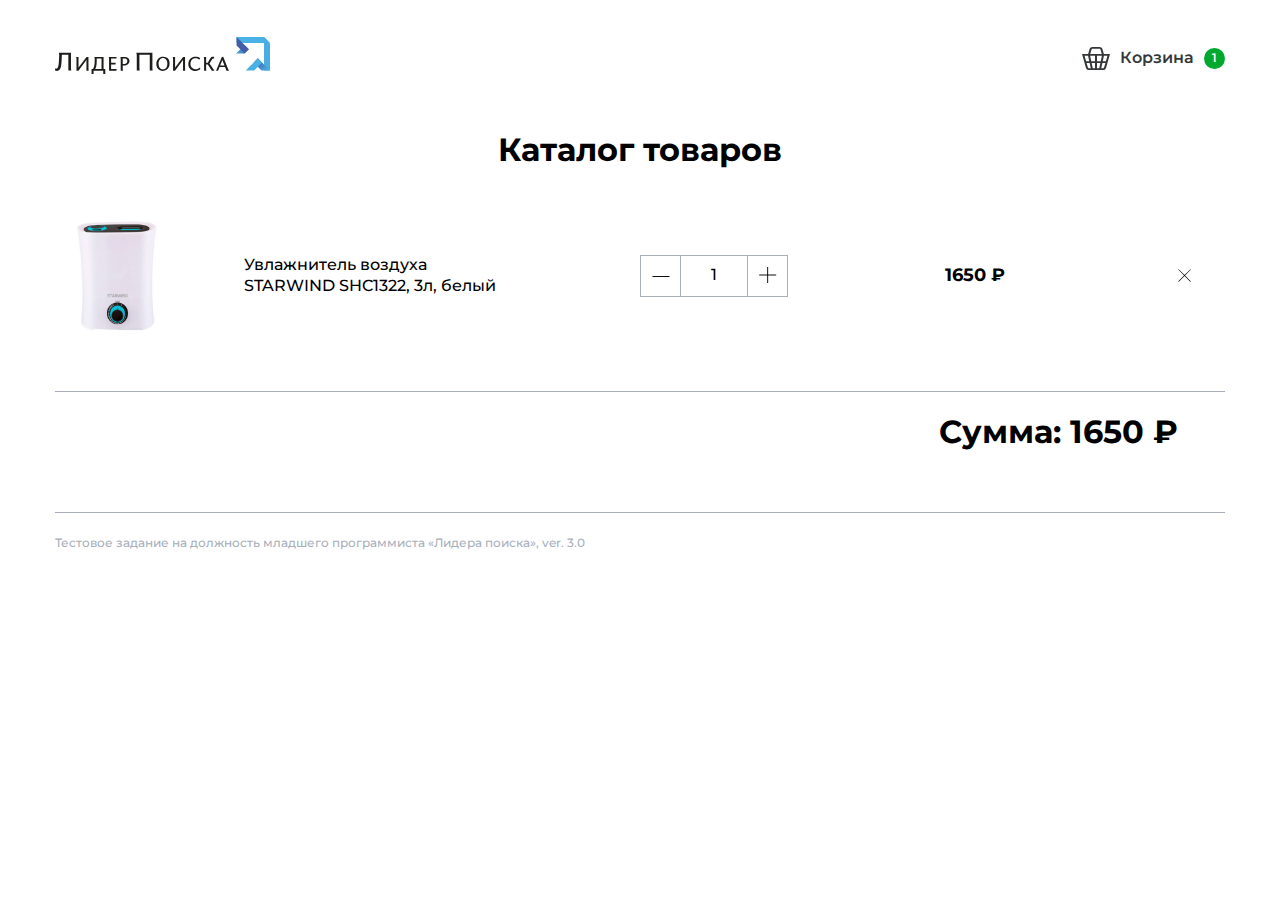
==== cart/index.html @ b1111d34 "start" ====
<!DOCTYPE html>
<html lang="ru">
<head>
    <meta charset="UTF-8">
    <meta http-equiv="X-UA-Compatible" content="IE=edge">
    <meta name="viewport" content="width=device-width, initial-scale=1.0">
    <title>ЛидерПоиска</title>
    <link rel="icon" type="favicon.png" href="favicon.png" />
    <link rel="preconnect" href="https://fonts.googleapis.com">
    <link rel="preconnect" href="https://fonts.gstatic.com" crossorigin>
    <link href="https://fonts.googleapis.com/css2?family=Montserrat:ital,wght@0,100;0,200;0,300;0,400;0,500;0,600;0,700;0,800;0,900;1,100;1,200;1,300;1,400;1,500;1,600;1,700;1,800;1,900&display=swap" rel="stylesheet">
    <link rel="stylesheet" href="../style/style.css">
    <link rel="stylesheet" href="../style/mobile.css">
</head>
<body>
    <header>
        <div class="header container">
            <div class="logo">
                <a href="../" class="img">
                    <img src="../image/logo.svg" alt="">
                </a>
            </div>
            <a class="header-cart">
                <svg width="28" height="23" viewBox="0 0 28 23" fill="none" xmlns="http://www.w3.org/2000/svg">
                    <path d="M21.8699 7.07692L20.4234 2.00808C20.2588 1.43436 19.8798 0.925163 19.3465 0.561352C18.8132 0.197541 18.1562 -3.38738e-05 17.4798 4.3561e-09H10.5202C9.84385 -3.38738e-05 9.18684 0.197541 8.65353 0.561352C8.12022 0.925163 7.74118 1.43436 7.57659 2.00808L6.13006 7.07692H0L3.97543 20.9919C4.14002 21.5656 4.51906 22.0748 5.05237 22.4386C5.58568 22.8025 6.24269 23 6.91908 23H21.0809C21.7573 23 22.4143 22.8025 22.9476 22.4386C23.4809 22.0748 23.86 21.5656 24.0246 20.9919L28 7.07692H21.8699ZM12.9884 15.9231V21.2308H10.7934L9.65029 15.9231H12.9884ZM9.27601 14.1538L8.13295 8.84615H12.9884V14.1538H9.27601ZM15.0116 15.9231H18.3497L17.2066 21.2308H15.0116V15.9231ZM15.0116 14.1538V8.84615H19.8671L18.724 14.1538H15.0116ZM21.9205 8.84615H25.4104L23.8931 14.1538H20.7775L21.9205 8.84615ZM9.53902 2.44154C9.5944 2.24526 9.72499 2.0715 9.90904 1.94917C10.0931 1.82685 10.3195 1.76334 10.5506 1.76923H17.5101C17.7412 1.76334 17.9676 1.82685 18.1517 1.94917C18.3357 2.0715 18.4663 2.24526 18.5217 2.44154L19.7861 7.07692H8.21387L9.53902 2.44154ZM6.07948 8.84615L7.22254 14.1538H4.10694L2.5896 8.84615H6.07948ZM5.90751 20.5585L4.61272 15.9231H7.6474L8.78035 21.2308H6.91908C6.688 21.2367 6.46159 21.1732 6.27754 21.0508C6.09349 20.9285 5.9629 20.7547 5.90751 20.5585ZM22.0318 20.5585C21.9789 20.7459 21.8574 20.9131 21.6857 21.0345C21.514 21.1559 21.3016 21.2248 21.0809 21.2308H19.2702L20.4032 15.9231H23.4379L22.0318 20.5585Z" fill="#35383A"/>
                </svg>
                <div>Корзина</div>
                <span>1</span>
            </a>
        </div>
    </header>

    <main>
        <div class="cart container">
            <h1>Каталог товаров</h1>
            <div class="info-block">
                <div class="block">
                    <div class="flex aic flex1">
                        <div class="img">
                            <img src="../image/product/image1.png" alt="">
                        </div>
                        <span class="desc">Увлажнитель воздуха STARWIND SHC1322, 3л, белый</span>
                    </div>
                    <div class="flex aic jcsb flex1">
                        <div class="panel">
                            <div class="minus navigation"></div>
                            <div class="quantity">1</div>
                            <div class="plus navigation"></div>
                        </div>
                        <div class="price">1650 ₽</div>
                        <div class="close">
                            <?xml version="1.0" ?><!DOCTYPE svg  PUBLIC '-//W3C//DTD SVG 1.1//EN'  'http://www.w3.org/Graphics/SVG/1.1/DTD/svg11.dtd'><svg height="512px" version="1.1" viewBox="0 0 512 512" width="512px" xml:space="preserve" xmlns="http://www.w3.org/2000/svg" xmlns:xlink="http://www.w3.org/1999/xlink">
                                <g class="st2" id="cross"><g class="st0"><line class="st1" x1="112.5" x2="401" y1="112.5" y2="401"/><line class="st1" x1="401" x2="112.5" y1="112.5" y2="401"/></g></g><g id="cross_copy"><path d="M268.064,256.75l138.593-138.593c3.124-3.124,3.124-8.189,0-11.313c-3.125-3.124-8.189-3.124-11.314,0L256.75,245.436   L118.157,106.843c-3.124-3.124-8.189-3.124-11.313,0c-3.125,3.124-3.125,8.189,0,11.313L245.436,256.75L106.843,395.343   c-3.125,3.125-3.125,8.189,0,11.314c1.562,1.562,3.609,2.343,5.657,2.343s4.095-0.781,5.657-2.343L256.75,268.064l138.593,138.593   c1.563,1.562,3.609,2.343,5.657,2.343s4.095-0.781,5.657-2.343c3.124-3.125,3.124-8.189,0-11.314L268.064,256.75z"/></g></svg>
                        </div>
                    </div>
                </div>
                <h1 class="sum">Сумма: 1650 ₽</h1>
            </div>
        </div>
    </main>

    <footer>
        <div class="footer container">
            <span>Тестовое задание на должность младшего программиста «Лидера поиска», ver. 3.0</span>
        </div>
    </footer>
</body>
</html>
---- style/style.css ----
:root {
    --bg: #ffffff;
    --blue: #296DC1;
    --green: #00A82D;
    --black: #000000;
    --border: #DEDEDE;
    --border2: #A8AFBB;
    --white: #ffffff;
    --text: #35383A;
}

* {
    box-sizing: border-box;
}

html,
body {
    margin: 0;
    padding: 0;
}

body {
    background-color: var(--bg);
    font-family: 'Montserrat', sans-serif;
    font-weight: 500;
    font-size: 16px;
    line-height: 130%;
}

.container {
    width: 1170px;
    margin: 0 auto;
}

.flex {
    display: flex;
}
.aic {
    align-items: center;
}
.jcsb {
    justify-content: space-between;
}
.flex1 {
    flex: 1;
}

a {
    text-decoration: none;
    color: var(--black);
    display: block;
    transition: all .3s;
}
a:hover {
    color: var(--green);
}

h1 {
    margin: 0;
}

header {
    margin: 37px 0;
    color: var(--text);
}

header .header {
    display: flex;
    justify-content: space-between;
    align-items: center;
}

header .header .header-cart {
    font-weight: 600;
    display: flex;
    align-items: center;
    transition: all .3s;
    color: var(--text);
    cursor: pointer;
}

header .header .header-cart:hover {
    color: var(--green);
}

header .header .header-cart svg path {
    fill: var(--text);
    transition: all .3s;
}

header .header .header-cart:hover svg path {
    fill: var(--green);
}

header .header .header-cart svg {
    width: 28px;
    height: 23px;
    object-fit: contain;
    margin-right: 10px;
    transition: all .3s;
}

header .header .header-cart span {
    background-color: var(--green);
    border-radius: 50%;
    font-size: 12px;
    color: var(--white);
    margin-left: 10px;
    display: flex;
    justify-content: center;
    align-items: center;
    width: 21px;
    height: 21px;
    overflow: hidden;
}

main .product,
main .cart {
    margin-top: 60px;
}

.product h1,
.cart h1 {
    text-align: center;
}

.product .info-block {
    display: grid;
    grid-template-columns: repeat(4, 1fr);
    column-gap: 30px;
}

.product .info-block .block {
    margin-top: 40px;
    text-align: center;
    padding: 10px 35px 35px;
    border: 1px solid var(--border);
    position: relative;
    overflow: hidden;
    transition: all .3s;
}

.product .info-block .block:hover {
    padding: 10px 35px;
}

.product .info-block .block:hover .img {
    margin-bottom: 4px;
}

.product .info-block .block:hover .addBtn {
    display: block;
    opacity: 1;
}

.product .info-block .block:first-of-type,
.product .info-block .block:nth-child(5n) {
    margin-left: 0;
}

.product .info-block .block:nth-child(4n) {
    margin-right: 0;
}

.product .info-block .block .img {
    margin-bottom: 34px;
    width: 200px;
    height: 200px;
    transition: all .5s;
}

.product .info-block .block .img img {
    width: 100%;
    height: 100%;
    object-fit: contain;
}

.product .info-block .block .desc {
    display: block;
    margin-bottom: 15px;
    transition: all .5s;
    height: 63px;
    overflow: hidden;
}

.product .info-block .block .price {
    font-size: 18px;
    font-weight: 700;
}

.product .info-block .block .addBtn {
    background-color: var(--blue);
    color: var(--white);
    font-size: 12px;
    width: calc(100% - 70px);
    padding: 12px 5px;
    text-transform: uppercase;
    letter-spacing: 0.05em;
    font-weight: 600;
    margin-top: 15px;
    cursor: pointer;
    position: absolute;
    left: 50%;
    opacity: 0;
    transform: translateX(-50%);
    z-index: 1;
    transition: all .5s;
}

footer {
    margin-top: 70px;
    color: var(--border2);
    font-size: 12px;
}

footer .footer {
    padding: 20px 0;
    border-top: 1px solid var(--border2);
}

.cart .info-block {
    display: flex;
    flex-wrap: wrap;
}

.cart .info-block .block {
    display: flex;
    align-items: center;
    justify-content: space-between;
    width: 100%;
    margin-top: 40px;
    padding-bottom: 40px;
    border-bottom: 1px solid var(--border2);
}

.cart .info-block .block .img {
    width: 125px;
    height: 150px;
    margin-right: 64px;
}

.cart .info-block .block .img img {
    width: 100%;
    height: 100%;
    object-fit: contain;
}

.cart .panel {
    display: flex;
    align-items: center;
    border: 1px solid var(--border2);
}
.cart .panel .quantity {
    margin: 0 30px;
}
.cart .panel .navigation {
    position: relative;
    font-size: 40px;
    font-weight: 200;
    padding: 10px;
    width: 40px;
    height: 40px;
    cursor: pointer;
}
.cart .panel .navigation:hover {
    background-color: var(--blue);
}
.cart .panel .navigation::before {
    content: '';
    position: absolute;
    left: 50%;
    top: 50%;
    width: 18px;
    height: 18px;
    background-repeat: no-repeat;
    background-size: contain;
    transform: translate(-50%, 0);
}
.cart .panel .minus.navigation::before {
    background-image: url('../image/minus.svg');
}
.cart .panel .plus.navigation::before {
    background-image: url('../image/plus.svg');
    transform: translate(-50%, -50%);
}

.cart .panel .minus.navigation:hover::before {
    background-image: url('../image/minusW.svg');
}
.cart .panel .plus.navigation:hover::before {
    background-image: url('../image/plusW.svg');
}

.cart .panel .minus.navigation {
    border-right: 1px solid var(--border2);
}
.cart .panel .plus.navigation {
    border-left: 1px solid var(--border2);
}

.cart .info-block .block .desc {
    max-width: 274px;
}

.cart .info-block .block .price {
    font-weight: 700;
    font-size: 18px;
}

.cart .info-block .block .close {
    cursor: pointer;
    margin-right: 17px;
    padding: 10px 13px;
    box-sizing: content-box;
}

.cart .info-block .block .close svg {
    fill: var(--black);
    width: 21px;
    height: 21px;
    object-fit: cover;
    transform: translateY(3px);
}

.cart .info-block .block .close:hover {
    background-color: var(--blue);
}
.cart .info-block .block .close:hover svg {
    fill: var(--white);
}

.cart .sum {
    width: 100%;
    margin: 30px 47px 0 0;
    text-align: right;
}

.addProduct {
    background-color: var(--green)!important;
}
---- style/mobile.css ----
@media screen and (max-width: 1170px) {
    .container {
        width: 930px;
    }
    .product .info-block .block {
        padding: 10px 20px 35px;
    }
    .product .info-block .block:hover {
        padding-right: 20px;
        padding-left: 20px;
    }
    .product .info-block .block .img {
        width: 100%;
        height: 180px;
    }
    .product .info-block .block .addBtn {
        width: calc(100% - 40px);
        letter-spacing: normal;
    }
    .product .info-block .block .price {
        margin-bottom: 10px;
    }
}

@media screen and (max-width: 930px) {
    .container {
        width: 630px;
    }
    .product .info-block {
        grid-template-columns: repeat(3, 1fr);
        column-gap: 20px;
    }
    .product .info-block .block .img {
        height: 130px;
    }
    .product .info-block .block .desc {
        font-size: 14px;
    }
    .product .info-block .block .addBtn {
        width: 100%;
    }
    .product .info-block .block:hover {
        padding: 10px 20px 15px;
    }
    .product .info-block .block:hover .addBtn {
        bottom: 0;
    }
    .product .info-block .block .addBtn {
        bottom: -100px;
    }
}

@media screen and (max-width: 690px) {
    .container {
        width: 510px;
    }
    .product .info-block {
        grid-template-columns: repeat(1, 1fr);
        column-gap: 0;
    }
    .product.container {
        width: 450px;
    }
    .product .info-block .block {
        padding: 20px 25px;
    }
    .product .info-block .block .img {
        height: 400px;
        margin-bottom: 15px;
    }
    .product .info-block .block .desc {
        font-size: 16px;
        height: auto;
    }
    .product .info-block .block .price {
        margin-bottom: 20px;
    }
    .product .info-block .block .addBtn {
        position: initial;
        opacity: 1;
        transform: none;
        display: inline;
        padding: 13px 12px;
        margin-top: 15px;
        letter-spacing: 0.05em;
    }
}

@media screen and (max-width: 510px) {
    .container,
    .product.container {
        width: 90%;
    }
    header .header .header-cart div {
        display: none;
    }
    header .header .header-cart svg {
        margin-right: 8px;
    }
    header .header .header-cart span {
        margin-left: 0;
    }
    .product .info-block .block .img {
        height: auto;
    }
    .product h1, .cart h1 {
        font-size: 26px;
    }
    header {
        margin: 29px 0;
    }
}
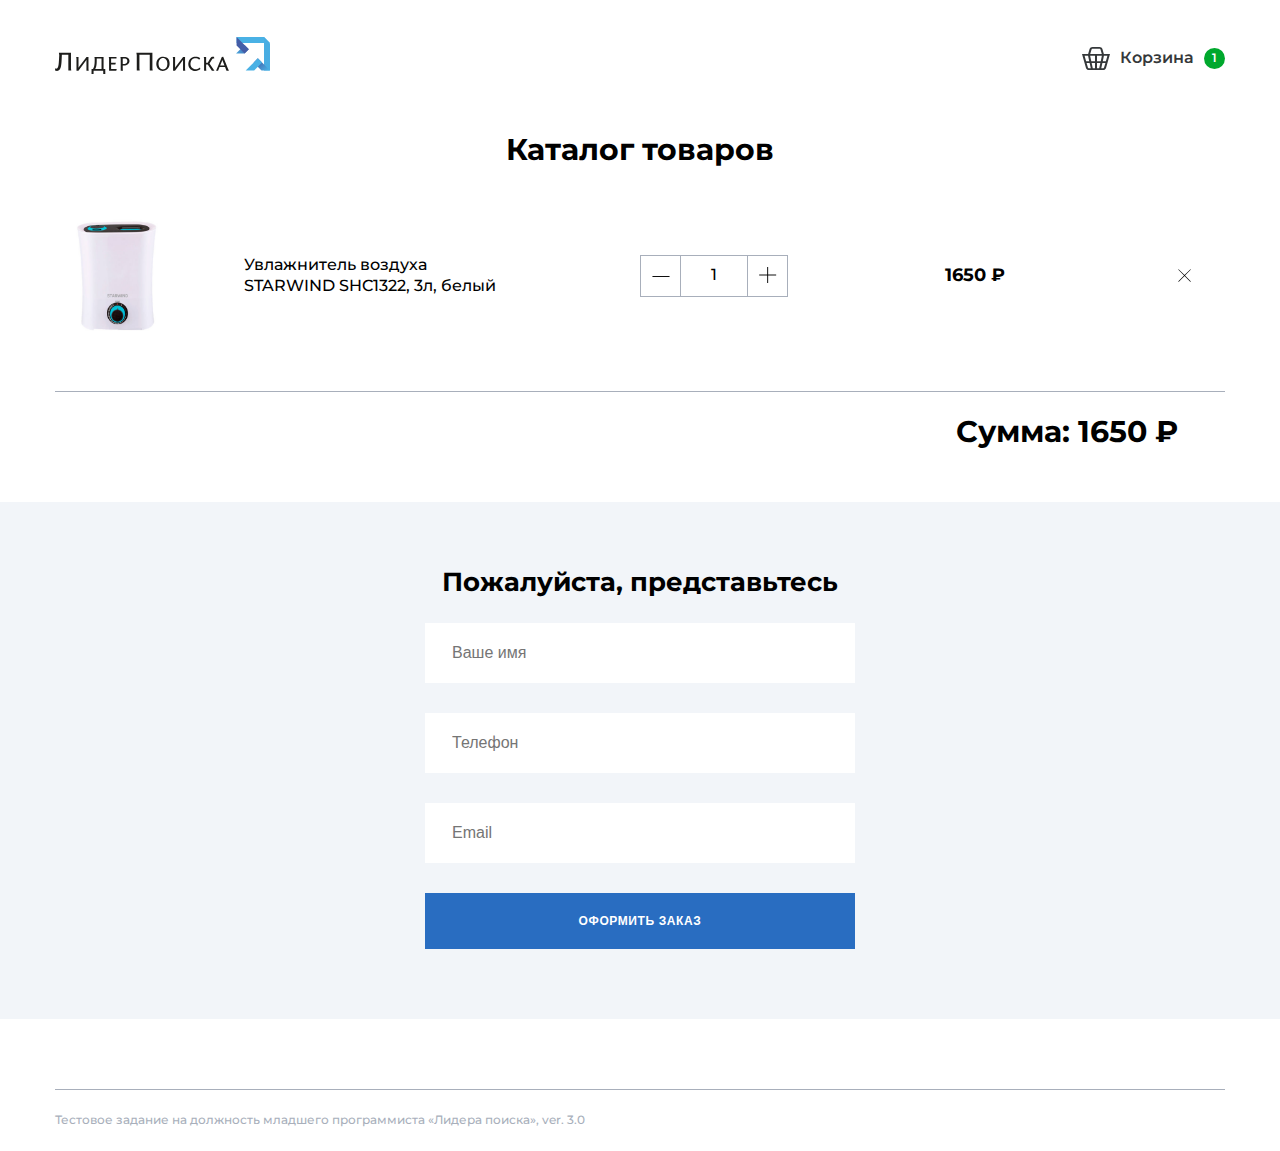
==== commit 4c03c4e9: "new" ====
--- a/cart/index.html
+++ b/cart/index.html
@@ -31,11 +31,11 @@
     </header>
 
     <main>
-        <div class="cart container">
+        <section class="cart container">
             <h1>Каталог товаров</h1>
             <div class="info-block">
                 <div class="block">
-                    <div class="flex aic flex1">
+                    <div class="imgDesc flex aic flex1">
                         <div class="img">
                             <img src="../image/product/image1.png" alt="">
                         </div>
@@ -54,9 +54,18 @@
                         </div>
                     </div>
                 </div>
-                <h1 class="sum">Сумма: 1650 ₽</h1>
+                <span class="sum">Сумма: 1650 ₽</span>
             </div>
-        </div>
+        </section>
+        <section class="form">
+            <form action="" method="POST">
+                <h2>Пожалуйста, представьтесь</h2>
+                <input type="text" placeholder="Ваше имя" name="name" onfocus="inputClick(0)" onblur="inputEmpty(0)">
+                <input type="tel" placeholder="Телефон" id="phone" name="phone" onfocus="inputClick(1)" onblur="inputEmpty(1)">
+                <input type="email" placeholder="Email" name="email" onfocus="inputClick(2)" onblur="inputEmpty(2)">
+                <input type="button" value="Оформить заказ">
+            </form>
+        </section>
     </main>
 
     <footer>
@@ -64,5 +73,8 @@
             <span>Тестовое задание на должность младшего программиста «Лидера поиска», ver. 3.0</span>
         </div>
     </footer>
+
+<script src="https://code.jquery.com/jquery-3.6.0.min.js"></script>
+<script src="../js/script.js"></script>
 </body>
 </html>--- a/style/style.css
+++ b/style/style.css
@@ -1,5 +1,6 @@
 :root {
     --bg: #ffffff;
+    --bg2: #F2F5F9;
     --blue: #296DC1;
     --green: #00A82D;
     --black: #000000;
@@ -7,6 +8,7 @@
     --border2: #A8AFBB;
     --white: #ffffff;
     --text: #35383A;
+    --focus: #4892EC;
 }
 
 * {
@@ -56,7 +58,12 @@
 }
 
 h1 {
+    font-size: 30px;
     margin: 0;
+}
+h2 {
+    margin: 0;
+    font-size: 26px;
 }
 
 header {
@@ -333,8 +340,56 @@
     width: 100%;
     margin: 30px 47px 0 0;
     text-align: right;
+    font-weight: 700;
+    font-size: 30px;
+    display: block;
 }
 
 .addProduct {
     background-color: var(--green)!important;
+}
+
+.form {
+    background-color: var(--bg2);
+    margin-top: 60px;
+}
+
+input {
+    border-radius: 0;
+    outline: none;
+    border: 1px solid transparent;
+    background-color: var(--white);
+}
+input:focus,
+input:focus-visible {
+    border: 1px solid var(--focus);
+    border-radius: 0;
+}
+
+.form form {
+    width: 430px;
+    margin: 0 auto;
+    padding: 70px 0;
+    display: flex;
+    flex-direction: column;
+}
+
+.form input {
+    margin-top: 30px;
+    padding: 20px 26px;
+    font-size: 16px;
+}
+
+.form input:last-of-type {
+    background-color: var(--blue);
+    color: var(--white);
+    cursor: pointer;
+    font-size: 12px;
+    font-weight: 600;
+    letter-spacing: 0.05em;
+    text-transform: uppercase;
+}
+
+.form form h2 {
+    text-align: center;
 }--- a/style/mobile.css
+++ b/style/mobile.css
@@ -19,6 +19,12 @@
     }
     .product .info-block .block .price {
         margin-bottom: 10px;
+    }
+    .cart .info-block .block .img {
+        margin-right: 50px;
+    }
+    .cart .info-block .block .imgDesc {
+        margin-right: 45px;
     }
 }
 
